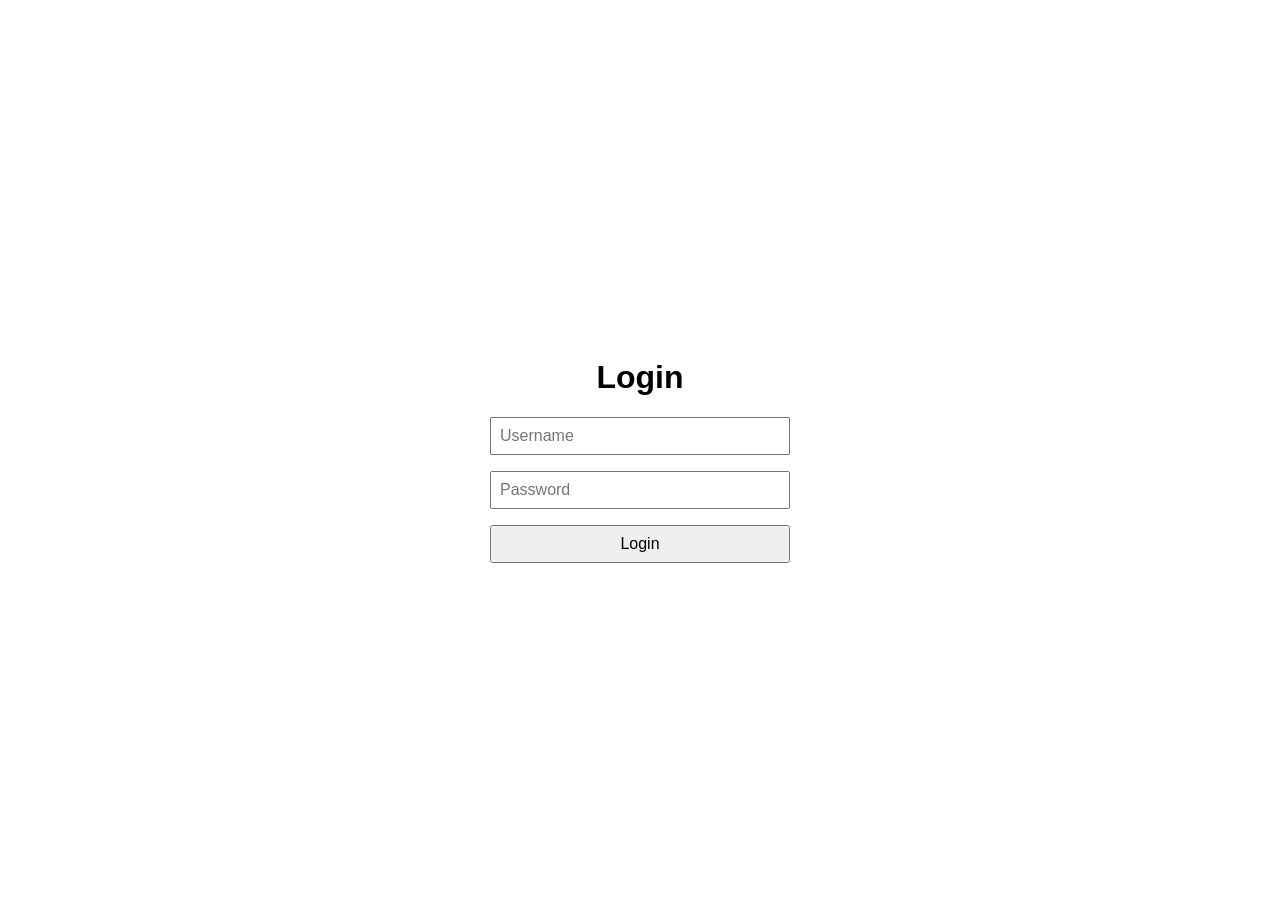
==== index.html @ 70cd1dec "first: version" ====
<!DOCTYPE html>
<html lang="ru">
<head>
    <meta charset="UTF-8">
    <title>Homepage</title>
    <link rel="stylesheet" href="style.css">
    <script>
        ;(function() {
          const role = localStorage.getItem('role')
          const page = window.location.pathname.split('/').pop()
          const allowedForStudent = ['index.html','profile.html','check.html','online_test.html']
          // If no one is logged in, go to login
          if (!role) {
            if (page !== 'login.html') location.href = 'login.html'
            return
          }
          // If you re a student and landed on a disallowed page, kick back to unauthorized.html
          if (role === 'student' && !allowedForStudent.includes(page)) {
            location.href = 'unauthorized.html'
          }
        })()
    </script>
        
</head>
<body>
    <header>
        <img src="media/logo.jpg" alt="Хогвартс" class="logo">
        <div id="auth-buttons">
            <!-- Login/Register or Logout buttons will go here -->
        </div>
    </header>
    <nav>
        <a href="#section">Главная</a>
        <a>Контакты</a>
        <a>О нас</a>
        <a href="check.html" id="check-link">Проверка</a>
        <a href="archive.html" id="archive-link">Архив</a>
        <a href="online_test.html" id="online-test-link">Онлайн тест</a>
        <a href="profile.html" id="profile-link">Профиль</a>
    </nav>
    <main>
        <section id="section">
            <h1>Добро пожаловать на сайт Хогвартс!</h1>
            <img src="media/banner.png" alt="Баннер">
        </section>
    </main>
    <footer>
        <img src="media/logo.jpg" alt="Хогвартс" class="logo">
        <p>Copyright 2024</p>
    </footer>

    <script>
        // Render Profile/Logout buttons
        (function() {
          const authDiv = document.getElementById('auth-buttons');
          const role = localStorage.getItem('role');
          if (role) {
            // Profile link
            const profileBtn = document.createElement('a');
            profileBtn.href = 'profile.html';
            profileBtn.textContent = 'Профиль';
            profileBtn.style.marginRight = '1rem';
            authDiv.appendChild(profileBtn);
            // Logout button
            const logoutBtn = document.createElement('button');
            logoutBtn.textContent = 'Выйти';
            logoutBtn.addEventListener('click', () => {
              localStorage.removeItem('role');
              window.location.href = 'login.html';
            });
            authDiv.appendChild(logoutBtn);
          }
        })();
      </script>

    <!-- <script type="module">
        // import { initializeAuth, getUserRole } from './auth.js';

        // async function restrictAccessBasedOnRole() {
        //     const archiveLink = document.getElementById('archive-link');
        //     const onlineTestLink = document.getElementById('online-test-link');
        //     const checkLink = document.getElementById('check-link');

        //     const role = await getUserRole();

        //     if (role === 'student') {
        //         // Students cannot access Archive
        //         archiveLink.style.display = 'none';
        //     } else if (!role) {
        //         // If no role is detected (unauthenticated), restrict access to all non-public links
        //         archiveLink.style.display = 'none';
        //         onlineTestLink.style.display = 'none';
        //         checkLink.style.display = 'none';
        //     }
        // }

        // // Initialize authentication and restrict access
        // initializeAuth();
        // restrictAccessBasedOnRole();
    </script> -->
</body>
</html>
---- style.css ----
.logo {
    width: 50px;
    height: auto;
}
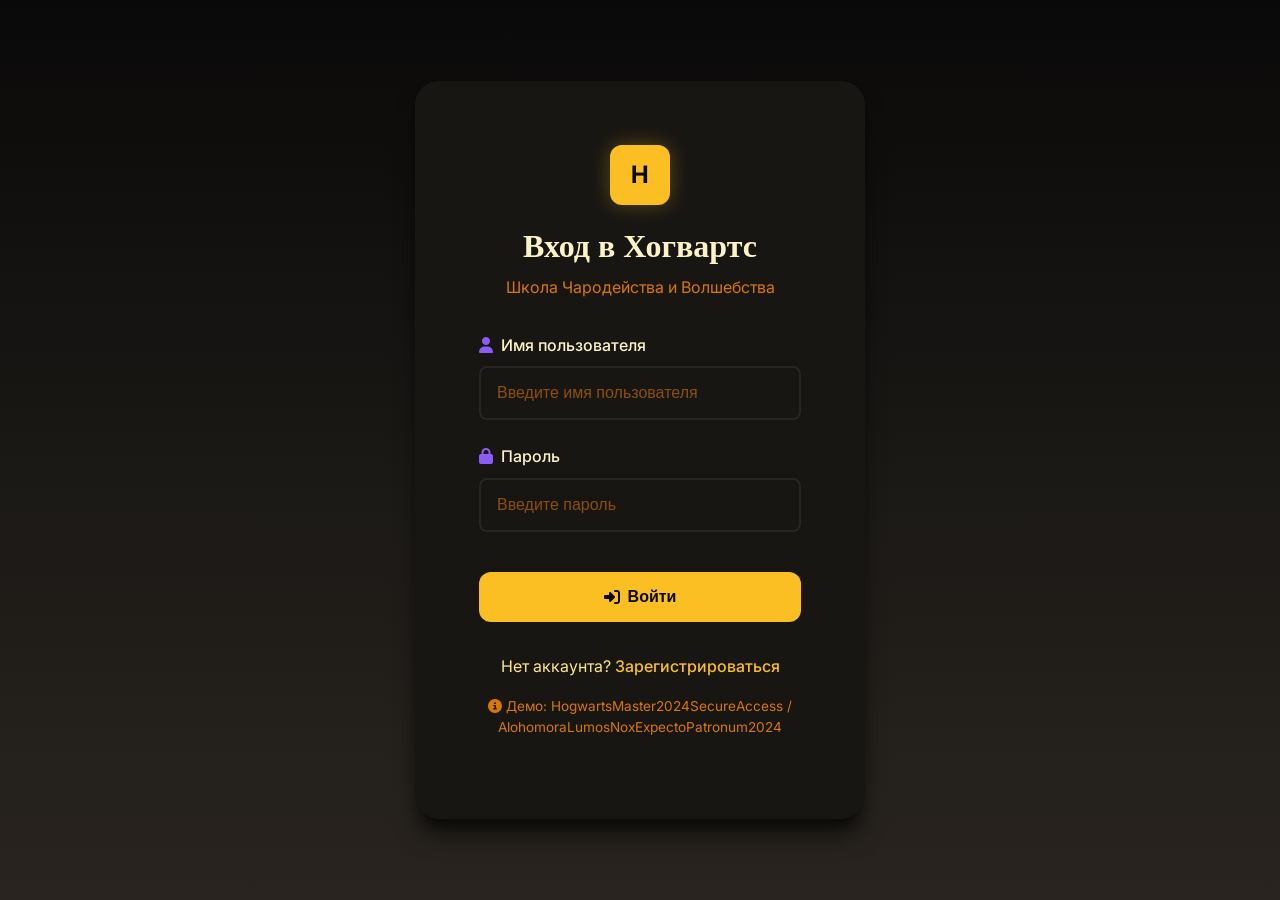
==== commit 51837da2: "feat: deploy first stable version" ====
--- a/index.html
+++ b/index.html
@@ -2,101 +2,199 @@
 <html lang="ru">
 <head>
     <meta charset="UTF-8">
-    <title>Homepage</title>
-    <link rel="stylesheet" href="style.css">
+    <meta name="viewport" content="width=device-width, initial-scale=1.0">
+    <title>Хогвартс - Школа Чародейства и Волшебства</title>
+    <link rel="icon" type="image/svg+xml" href="favicon.svg">
+    <link rel="stylesheet" href="styles/main.css">
+    <link rel="stylesheet" href="https://cdnjs.cloudflare.com/ajax/libs/font-awesome/6.4.0/css/all.min.css">
     <script>
-        ;(function() {
+        (function() {
           const role = localStorage.getItem('role')
           const page = window.location.pathname.split('/').pop()
           const allowedForStudent = ['index.html','profile.html','check.html','online_test.html']
-          // If no one is logged in, go to login
           if (!role) {
             if (page !== 'login.html') location.href = 'login.html'
             return
           }
-          // If you re a student and landed on a disallowed page, kick back to unauthorized.html
           if (role === 'student' && !allowedForStudent.includes(page)) {
             location.href = 'unauthorized.html'
           }
         })()
     </script>
-        
 </head>
 <body>
-    <header>
-        <img src="media/logo.jpg" alt="Хогвартс" class="logo">
-        <div id="auth-buttons">
-            <!-- Login/Register or Logout buttons will go here -->
-        </div>
-    </header>
-    <nav>
-        <a href="#section">Главная</a>
-        <a>Контакты</a>
-        <a>О нас</a>
-        <a href="check.html" id="check-link">Проверка</a>
-        <a href="archive.html" id="archive-link">Архив</a>
-        <a href="online_test.html" id="online-test-link">Онлайн тест</a>
-        <a href="profile.html" id="profile-link">Профиль</a>
+    <!-- Navigation -->
+    <nav class="navbar" id="navbar">
+        <div class="nav-container">
+            <a href="index.html" class="nav-logo">
+                <div class="logo-icon">H</div>
+                <span>Хогвартс</span>
+            </a>
+            
+            <div class="nav-menu" id="nav-menu">
+                <a href="index.html" class="nav-link active">Главная</a>
+                <a href="check.html" class="nav-link">Проверка</a>
+                <a href="archive.html" class="nav-link">Архив</a>
+                <a href="online_test.html" class="nav-link">Онлайн тест</a>
+                <a href="profile.html" class="nav-link">Профиль</a>
+            </div>
+
+            <div class="nav-controls">
+                <span id="user-name" style="color: var(--text-muted); margin-right: 1rem;"></span>
+                <button class="btn btn-primary" id="logout-btn" style="padding: 0.5rem 1rem; font-size: 0.9rem;">
+                    <i class="fas fa-sign-out-alt"></i> Выйти
+                </button>
+                <button class="mobile-menu-toggle" id="mobile-menu-toggle">
+                    <span></span>
+                    <span></span>
+                    <span></span>
+                </button>
+            </div>
+        </div>
     </nav>
-    <main>
-        <section id="section">
-            <h1>Добро пожаловать на сайт Хогвартс!</h1>
-            <img src="media/banner.png" alt="Баннер">
-        </section>
-    </main>
-    <footer>
-        <img src="media/logo.jpg" alt="Хогвартс" class="logo">
-        <p>Copyright 2024</p>
+
+    <!-- Hero Section -->
+    <section class="hero-section">
+        <div class="hero-content animate-fadeIn">
+            <h1 class="hero-title">Добро пожаловать в Хогвартс</h1>
+            <p class="hero-subtitle">Школа Чародейства и Волшебства. Откройте для себя мир магии, изучайте заклинания и становитесь частью волшебного сообщества.</p>
+            <div class="hero-buttons">
+                <a href="online_test.html" class="btn btn-primary">
+                    <i class="fas fa-hat-wizard"></i> Начать тест
+                </a>
+                <a href="check.html" class="btn btn-secondary">
+                    <i class="fas fa-check-circle"></i> Проверка
+                </a>
+            </div>
+        </div>
+    </section>
+
+    <!-- Features Section -->
+    <section class="section">
+        <div class="container">
+            <div class="section-header">
+                <h2 class="section-title text-gradient">Возможности платформы</h2>
+                <p class="section-subtitle">Используйте все инструменты для успешного обучения</p>
+            </div>
+            
+            <div class="grid grid-3">
+                <div class="card">
+                    <div class="card-header">
+                        <div style="width: 50px; height: 50px; background: var(--primary-gold); border-radius: var(--radius-lg); display: flex; align-items: center; justify-content: center; color: var(--bg-primary); font-size: 1.5rem; margin-bottom: 1rem; box-shadow: 0 0 15px rgba(251, 191, 36, 0.3);">
+                            <i class="fas fa-hat-wizard"></i>
+                        </div>
+                        <h3 class="card-title">Онлайн тесты</h3>
+                    </div>
+                    <div class="card-body">
+                        <p>Проходите волшебные тесты и проверяйте свои знания заклинаний, зельеварения и истории магии.</p>
+                        <a href="online_test.html" class="btn btn-secondary" style="margin-top: 1rem; width: 100%;">Перейти</a>
+                    </div>
+                </div>
+
+                <div class="card">
+                    <div class="card-header">
+                        <div style="width: 50px; height: 50px; background: var(--primary-gold); border-radius: var(--radius-lg); display: flex; align-items: center; justify-content: center; color: var(--bg-primary); font-size: 1.5rem; margin-bottom: 1rem; box-shadow: 0 0 15px rgba(251, 191, 36, 0.3);">
+                            <i class="fas fa-archive"></i>
+                        </div>
+                        <h3 class="card-title">Архив</h3>
+                    </div>
+                    <div class="card-body">
+                        <p>Доступ к архиву учебных материалов, прошлых тестов и волшебных библиотечных ресурсов.</p>
+                        <a href="archive.html" class="btn btn-secondary" style="margin-top: 1rem; width: 100%;">Открыть</a>
+                    </div>
+                </div>
+
+                <div class="card">
+                    <div class="card-header">
+                        <div style="width: 50px; height: 50px; background: var(--primary-gold); border-radius: var(--radius-lg); display: flex; align-items: center; justify-content: center; color: var(--bg-primary); font-size: 1.5rem; margin-bottom: 1rem; box-shadow: 0 0 15px rgba(251, 191, 36, 0.3);">
+                            <i class="fas fa-check-double"></i>
+                        </div>
+                        <h3 class="card-title">Проверка</h3>
+                    </div>
+                    <div class="card-body">
+                        <p>Проверяйте свои ответы и получайте мгновенную обратную связь от системы оценки.</p>
+                        <a href="check.html" class="btn btn-secondary" style="margin-top: 1rem; width: 100%;">Проверить</a>
+                    </div>
+                </div>
+            </div>
+        </div>
+    </section>
+
+    <!-- Stats Section -->
+    <section class="section" style="background: var(--bg-secondary);">
+        <div class="container">
+            <div class="grid grid-4" style="text-align: center;">
+                <div>
+                    <div style="font-size: 3rem; font-weight: 700; color: var(--primary-gold); text-shadow: 0 0 20px rgba(251, 191, 36, 0.3);">4</div>
+                    <div style="color: var(--text-muted);">Факультета</div>
+                </div>
+                <div>
+                    <div style="font-size: 3rem; font-weight: 700; color: var(--primary-gold); text-shadow: 0 0 20px rgba(251, 191, 36, 0.3);">1000+</div>
+                    <div style="color: var(--text-muted);">Учеников</div>
+                </div>
+                <div>
+                    <div style="font-size: 3rem; font-weight: 700; color: var(--primary-gold); text-shadow: 0 0 20px rgba(251, 191, 36, 0.3);">∞</div>
+                    <div style="color: var(--text-muted);">Заклинаний</div>
+                </div>
+                <div>
+                    <div style="font-size: 3rem; font-weight: 700; color: var(--primary-gold); text-shadow: 0 0 20px rgba(251, 191, 36, 0.3);">7</div>
+                    <div style="color: var(--text-muted);">Курсов обучения</div>
+                </div>
+            </div>
+        </div>
+    </section>
+
+    <!-- Footer -->
+    <footer class="footer">
+        <div class="footer-content">
+            <div class="footer-logo">
+                <i class="fas fa-hat-wizard"></i> Хогвартс
+            </div>
+            <div class="footer-copy">
+                © 2024 Школа Чародейства и Волшебства. Все права защищены.
+            </div>
+        </div>
     </footer>
 
     <script>
-        // Render Profile/Logout buttons
-        (function() {
-          const authDiv = document.getElementById('auth-buttons');
-          const role = localStorage.getItem('role');
-          if (role) {
-            // Profile link
-            const profileBtn = document.createElement('a');
-            profileBtn.href = 'profile.html';
-            profileBtn.textContent = 'Профиль';
-            profileBtn.style.marginRight = '1rem';
-            authDiv.appendChild(profileBtn);
-            // Logout button
-            const logoutBtn = document.createElement('button');
-            logoutBtn.textContent = 'Выйти';
-            logoutBtn.addEventListener('click', () => {
-              localStorage.removeItem('role');
-              window.location.href = 'login.html';
-            });
-            authDiv.appendChild(logoutBtn);
-          }
-        })();
-      </script>
-
-    <!-- <script type="module">
-        // import { initializeAuth, getUserRole } from './auth.js';
-
-        // async function restrictAccessBasedOnRole() {
-        //     const archiveLink = document.getElementById('archive-link');
-        //     const onlineTestLink = document.getElementById('online-test-link');
-        //     const checkLink = document.getElementById('check-link');
-
-        //     const role = await getUserRole();
-
-        //     if (role === 'student') {
-        //         // Students cannot access Archive
-        //         archiveLink.style.display = 'none';
-        //     } else if (!role) {
-        //         // If no role is detected (unauthenticated), restrict access to all non-public links
-        //         archiveLink.style.display = 'none';
-        //         onlineTestLink.style.display = 'none';
-        //         checkLink.style.display = 'none';
-        //     }
-        // }
-
-        // // Initialize authentication and restrict access
-        // initializeAuth();
-        // restrictAccessBasedOnRole();
-    </script> -->
+        // Navbar scroll effect
+        window.addEventListener('scroll', function() {
+            const navbar = document.getElementById('navbar');
+            if (window.scrollY > 50) {
+                navbar.classList.add('scrolled');
+            } else {
+                navbar.classList.remove('scrolled');
+            }
+        });
+
+        // Mobile menu toggle
+        const mobileMenuToggle = document.getElementById('mobile-menu-toggle');
+        const navMenu = document.getElementById('nav-menu');
+        
+        mobileMenuToggle.addEventListener('click', function() {
+            navMenu.classList.toggle('active');
+            this.classList.toggle('active');
+        });
+
+        // Logout functionality
+        document.getElementById('logout-btn').addEventListener('click', function() {
+            localStorage.removeItem('role');
+            localStorage.removeItem('username');
+            window.location.href = 'login.html';
+        });
+
+        // Display username if available
+        const username = localStorage.getItem('username');
+        if (username) {
+            document.getElementById('user-name').textContent = username;
+        }
+
+        // Hide archive link for students
+        const role = localStorage.getItem('role');
+        if (role === 'student') {
+            const archiveLink = document.querySelector('a[href="archive.html"]');
+            if (archiveLink) archiveLink.style.display = 'none';
+        }
+    </script>
 </body>
 </html>
--- a/styles/main.css
+++ b/styles/main.css
@@ -0,0 +1,626 @@
+/* Hogwarts School - Main Styles */
+@import url('core.css');
+
+/* Google Fonts */
+@import url('https://fonts.googleapis.com/css2?family=Cinzel:wght@400;500;600;700&family=Inter:wght@300;400;500;600;700&display=swap');
+
+/* Reset and Base Styles */
+* {
+  margin: 0;
+  padding: 0;
+  box-sizing: border-box;
+}
+
+html {
+  scroll-behavior: smooth;
+  font-size: 16px;
+}
+
+body {
+  font-family: var(--font-family-primary);
+  background-color: var(--bg-primary);
+  color: var(--text-primary);
+  line-height: 1.6;
+  overflow-x: hidden;
+  transition: background-color var(--transition-normal), color var(--transition-normal);
+}
+
+/* Typography */
+h1, h2, h3, h4, h5, h6 {
+  font-family: var(--font-family-heading);
+  font-weight: 600;
+  line-height: 1.2;
+  margin-bottom: var(--spacing-md);
+}
+
+h1 { font-size: 3rem; }
+h2 { font-size: 2.25rem; }
+h3 { font-size: 1.75rem; }
+h4 { font-size: 1.5rem; }
+h5 { font-size: 1.25rem; }
+h6 { font-size: 1.125rem; }
+
+p {
+  margin-bottom: var(--spacing-md);
+  color: var(--text-secondary);
+}
+
+a {
+  color: var(--text-secondary);
+  text-decoration: none;
+  transition: color var(--transition-fast);
+  font-weight: 500;
+}
+
+a:hover {
+  color: var(--primary-gold);
+  text-shadow: 0 0 10px rgba(251, 191, 36, 0.3);
+}
+
+/* ===== NAVIGATION ===== */
+.navbar {
+  position: fixed;
+  top: 0;
+  left: 0;
+  width: 100%;
+  background: var(--bg-overlay);
+  backdrop-filter: blur(10px);
+  -webkit-backdrop-filter: blur(10px);
+  border-bottom: 1px solid var(--border-primary);
+  z-index: 9999;
+  transition: all var(--transition-normal);
+}
+
+.navbar.scrolled {
+  box-shadow: var(--shadow-md);
+}
+
+.nav-container {
+  display: flex;
+  align-items: center;
+  justify-content: space-between;
+  padding: var(--spacing-md) var(--spacing-xl);
+  max-width: 1400px;
+  margin: 0 auto;
+}
+
+.nav-logo {
+  display: flex;
+  align-items: center;
+  gap: var(--spacing-sm);
+  font-family: var(--font-family-heading);
+  font-weight: 700;
+  font-size: 1.25rem;
+  color: var(--text-primary);
+  text-decoration: none;
+  transition: all var(--transition-fast);
+}
+
+.nav-logo:hover {
+  color: var(--primary-gold);
+  transform: scale(1.02);
+}
+
+.logo-icon {
+  width: 40px;
+  height: 40px;
+  display: flex;
+  align-items: center;
+  justify-content: center;
+  background: var(--primary-gold);
+  border-radius: var(--radius-lg);
+  color: var(--bg-primary);
+  font-weight: bold;
+  box-shadow: 0 0 10px rgba(251, 191, 36, 0.3);
+}
+
+.nav-menu {
+  display: flex;
+  align-items: center;
+  gap: var(--spacing-lg);
+}
+
+.nav-link {
+  color: var(--text-secondary);
+  font-weight: 500;
+  padding: var(--spacing-sm) var(--spacing-md);
+  border-radius: var(--radius-md);
+  transition: all var(--transition-fast);
+  position: relative;
+  font-size: 0.95rem;
+}
+
+.nav-link:hover,
+.nav-link.active {
+  color: var(--primary-gold);
+  background: rgba(251, 191, 36, 0.1);
+}
+
+.nav-controls {
+  display: flex;
+  align-items: center;
+  gap: var(--spacing-md);
+}
+
+/* Mobile Menu Toggle */
+.mobile-menu-toggle {
+  display: none;
+  flex-direction: column;
+  gap: 4px;
+  background: none;
+  border: none;
+  cursor: pointer;
+  padding: var(--spacing-sm);
+}
+
+.mobile-menu-toggle span {
+  width: 25px;
+  height: 3px;
+  background: var(--text-primary);
+  border-radius: 2px;
+  transition: all var(--transition-fast);
+}
+
+/* ===== BUTTONS ===== */
+.btn {
+  padding: var(--spacing-md) var(--spacing-xl);
+  border-radius: var(--radius-lg);
+  font-weight: 600;
+  font-size: 1rem;
+  cursor: pointer;
+  transition: all var(--transition-fast);
+  border: none;
+  display: inline-flex;
+  align-items: center;
+  justify-content: center;
+  gap: var(--spacing-sm);
+  text-decoration: none;
+  position: relative;
+  overflow: hidden;
+}
+
+.btn::before {
+  content: '';
+  position: absolute;
+  top: 0;
+  left: -100%;
+  width: 100%;
+  height: 100%;
+  background: linear-gradient(90deg, transparent, rgba(255, 255, 255, 0.2), transparent);
+  transition: left var(--transition-normal);
+}
+
+.btn:hover::before {
+  left: 100%;
+}
+
+.btn:hover {
+  transform: translateY(-2px);
+  box-shadow: var(--shadow-lg);
+}
+
+.btn-primary {
+  background: var(--primary-gold);
+  border: none;
+  color: var(--bg-primary);
+  font-weight: 600;
+}
+
+.btn-primary:hover {
+  background: var(--secondary-gold);
+  color: var(--bg-primary);
+  box-shadow: 0 0 20px rgba(251, 191, 36, 0.4);
+}
+
+.btn-secondary {
+  background: transparent;
+  color: var(--text-secondary);
+  border: 2px solid var(--border-secondary);
+}
+
+.btn-secondary:hover {
+  background: rgba(251, 191, 36, 0.1);
+  border-color: var(--primary-gold);
+  color: var(--primary-gold);
+}
+
+.btn-gold {
+  background: var(--primary-gold);
+  color: #1c1917;
+}
+
+.btn-gold:hover {
+  background: var(--secondary-gold);
+  color: #1c1917;
+}
+
+/* ===== HERO SECTION ===== */
+.hero-section {
+  min-height: 100vh;
+  background: var(--gradient-hero);
+  display: flex;
+  align-items: center;
+  justify-content: center;
+  position: relative;
+  padding-top: 80px;
+  overflow: hidden;
+}
+
+.hero-section::before {
+  content: '';
+  position: absolute;
+  top: 0;
+  left: 0;
+  width: 100%;
+  height: 100%;
+  background: url('data:image/svg+xml,<svg xmlns="http://www.w3.org/2000/svg" viewBox="0 0 100 100"><circle cx="50" cy="50" r="1" fill="rgba(255,255,255,0.1)"/></svg>');
+  background-size: 50px 50px;
+  opacity: 0.5;
+}
+
+.hero-content {
+  text-align: center;
+  max-width: 800px;
+  padding: var(--spacing-2xl);
+  position: relative;
+  z-index: 1;
+}
+
+.hero-title {
+  font-size: 4rem;
+  font-weight: 700;
+  color: white;
+  margin-bottom: var(--spacing-lg);
+  text-shadow: 2px 2px 4px rgba(0, 0, 0, 0.3);
+}
+
+.hero-subtitle {
+  font-size: 1.5rem;
+  color: rgba(255, 255, 255, 0.9);
+  margin-bottom: var(--spacing-xl);
+}
+
+.hero-buttons {
+  display: flex;
+  gap: var(--spacing-md);
+  justify-content: center;
+  flex-wrap: wrap;
+}
+
+/* ===== CARDS ===== */
+.card {
+  background: var(--bg-card);
+  border: 1px solid var(--border-primary);
+  border-radius: var(--radius-xl);
+  padding: var(--spacing-xl);
+  transition: all var(--transition-fast);
+  box-shadow: var(--shadow-sm);
+}
+
+.card:hover {
+  transform: translateY(-5px);
+  box-shadow: var(--shadow-lg);
+  border-color: var(--primary-gold);
+}
+
+.card-header {
+  margin-bottom: var(--spacing-lg);
+}
+
+.card-title {
+  font-family: var(--font-family-heading);
+  font-size: 1.5rem;
+  margin-bottom: var(--spacing-sm);
+}
+
+.card-body {
+  color: var(--text-secondary);
+}
+
+/* ===== FORMS ===== */
+.form-group {
+  margin-bottom: var(--spacing-lg);
+}
+
+.form-label {
+  display: block;
+  margin-bottom: var(--spacing-sm);
+  font-weight: 500;
+  color: var(--text-primary);
+}
+
+.form-input,
+.form-select,
+.form-textarea {
+  width: 100%;
+  padding: var(--spacing-md);
+  border: 2px solid var(--border-primary);
+  border-radius: var(--radius-md);
+  font-size: 1rem;
+  background: var(--bg-card);
+  color: var(--text-primary);
+  transition: all var(--transition-fast);
+}
+
+.form-input:focus,
+.form-select:focus,
+.form-textarea:focus {
+  outline: none;
+  border-color: var(--primary-gold);
+  box-shadow: 0 0 0 3px rgba(251, 191, 36, 0.15);
+}
+
+.form-input::placeholder {
+  color: var(--text-muted);
+}
+
+/* ===== ALERTS ===== */
+.alert {
+  padding: var(--spacing-md) var(--spacing-lg);
+  border-radius: var(--radius-md);
+  margin-bottom: var(--spacing-lg);
+}
+
+.alert-error {
+  background: rgba(239, 68, 68, 0.1);
+  border: 1px solid rgba(239, 68, 68, 0.2);
+  color: #dc2626;
+}
+
+.alert-success {
+  background: rgba(34, 197, 94, 0.1);
+  border: 1px solid rgba(34, 197, 94, 0.2);
+  color: #16a34a;
+}
+
+/* ===== AUTH PAGES ===== */
+.auth-container {
+  min-height: 100vh;
+  display: flex;
+  align-items: center;
+  justify-content: center;
+  background: var(--gradient-hero);
+  padding: var(--spacing-xl);
+}
+
+.auth-card {
+  background: var(--bg-card);
+  border-radius: var(--radius-2xl);
+  padding: var(--spacing-3xl);
+  width: 100%;
+  max-width: 450px;
+  box-shadow: var(--shadow-xl);
+}
+
+.auth-header {
+  text-align: center;
+  margin-bottom: var(--spacing-xl);
+}
+
+.auth-logo {
+  width: 60px;
+  height: 60px;
+  background: var(--primary-gold);
+  border-radius: var(--radius-lg);
+  display: flex;
+  align-items: center;
+  justify-content: center;
+  margin: 0 auto var(--spacing-lg);
+  color: var(--bg-primary);
+  font-size: 1.5rem;
+  font-weight: bold;
+  box-shadow: 0 0 20px rgba(251, 191, 36, 0.3);
+}
+
+.auth-title {
+  font-family: var(--font-family-heading);
+  font-size: 2rem;
+  margin-bottom: var(--spacing-sm);
+}
+
+.auth-subtitle {
+  color: var(--text-muted);
+}
+
+.auth-footer {
+  text-align: center;
+  margin-top: var(--spacing-xl);
+  color: var(--text-muted);
+}
+
+.auth-footer a {
+  color: var(--primary-gold);
+  font-weight: 500;
+}
+
+.auth-footer a:hover {
+  color: var(--secondary-gold);
+  text-shadow: 0 0 10px rgba(251, 191, 36, 0.3);
+}
+
+/* ===== FOOTER ===== */
+.footer {
+  background: var(--bg-secondary);
+  border-top: 1px solid var(--border-primary);
+  padding: var(--spacing-xl) 0;
+  margin-top: auto;
+}
+
+.footer-content {
+  max-width: 1200px;
+  margin: 0 auto;
+  padding: 0 var(--spacing-lg);
+  display: flex;
+  justify-content: space-between;
+  align-items: center;
+  flex-wrap: wrap;
+  gap: var(--spacing-md);
+}
+
+.footer-logo {
+  font-family: var(--font-family-heading);
+  font-weight: 700;
+  color: var(--text-primary);
+}
+
+.footer-copy {
+  color: var(--text-muted);
+  font-size: 0.875rem;
+}
+
+/* ===== SECTIONS ===== */
+.section {
+  padding: var(--spacing-4xl) 0;
+}
+
+.section-header {
+  text-align: center;
+  margin-bottom: var(--spacing-3xl);
+}
+
+.section-title {
+  font-family: var(--font-family-heading);
+  font-size: 2.5rem;
+  margin-bottom: var(--spacing-md);
+}
+
+.section-subtitle {
+  font-size: 1.125rem;
+  color: var(--text-muted);
+  max-width: 600px;
+  margin: 0 auto;
+}
+
+/* ===== GRID ===== */
+.grid {
+  display: grid;
+  gap: var(--spacing-xl);
+}
+
+.grid-2 {
+  grid-template-columns: repeat(2, 1fr);
+}
+
+.grid-3 {
+  grid-template-columns: repeat(3, 1fr);
+}
+
+.grid-4 {
+  grid-template-columns: repeat(4, 1fr);
+}
+
+/* ===== ANIMATIONS ===== */
+@keyframes fadeIn {
+  from {
+    opacity: 0;
+    transform: translateY(20px);
+  }
+  to {
+    opacity: 1;
+    transform: translateY(0);
+  }
+}
+
+@keyframes pulse-glow {
+  0%, 100% {
+    box-shadow: 0 0 20px rgba(124, 58, 237, 0.3);
+  }
+  50% {
+    box-shadow: 0 0 30px rgba(124, 58, 237, 0.5);
+  }
+}
+
+@keyframes float {
+  0%, 100% {
+    transform: translateY(0);
+  }
+  50% {
+    transform: translateY(-10px);
+  }
+}
+
+.animate-fadeIn {
+  animation: fadeIn 0.6s ease-out forwards;
+}
+
+.animate-pulse-glow {
+  animation: pulse-glow 2s ease-in-out infinite;
+}
+
+.animate-float {
+  animation: float 3s ease-in-out infinite;
+}
+
+/* ===== RESPONSIVE ===== */
+@media (max-width: 1024px) {
+  .grid-4 {
+    grid-template-columns: repeat(2, 1fr);
+  }
+  
+  .hero-title {
+    font-size: 3rem;
+  }
+}
+
+@media (max-width: 768px) {
+  .nav-menu {
+    position: fixed;
+    top: 0;
+    right: -100%;
+    width: min(85vw, 300px);
+    height: 100vh;
+    padding: 6rem var(--spacing-xl) var(--spacing-xl);
+    background: var(--bg-primary);
+    border-left: 1px solid var(--border-primary);
+    box-shadow: var(--shadow-xl);
+    flex-direction: column;
+    align-items: flex-start;
+    transition: right 0.3s ease;
+    z-index: 10000;
+  }
+  
+  .nav-menu.active {
+    right: 0;
+  }
+  
+  .nav-menu .nav-link {
+    width: 100%;
+  }
+  
+  .mobile-menu-toggle {
+    display: flex;
+    z-index: 10001;
+  }
+  
+  .grid-2,
+  .grid-3 {
+    grid-template-columns: 1fr;
+  }
+  
+  .hero-title {
+    font-size: 2.5rem;
+  }
+  
+  .hero-subtitle {
+    font-size: 1.25rem;
+  }
+  
+  .auth-card {
+    padding: var(--spacing-xl);
+  }
+}
+
+@media (max-width: 480px) {
+  .hero-title {
+    font-size: 2rem;
+  }
+  
+  .section-title {
+    font-size: 1.75rem;
+  }
+  
+  .btn {
+    padding: var(--spacing-sm) var(--spacing-lg);
+    font-size: 0.9rem;
+  }
+}
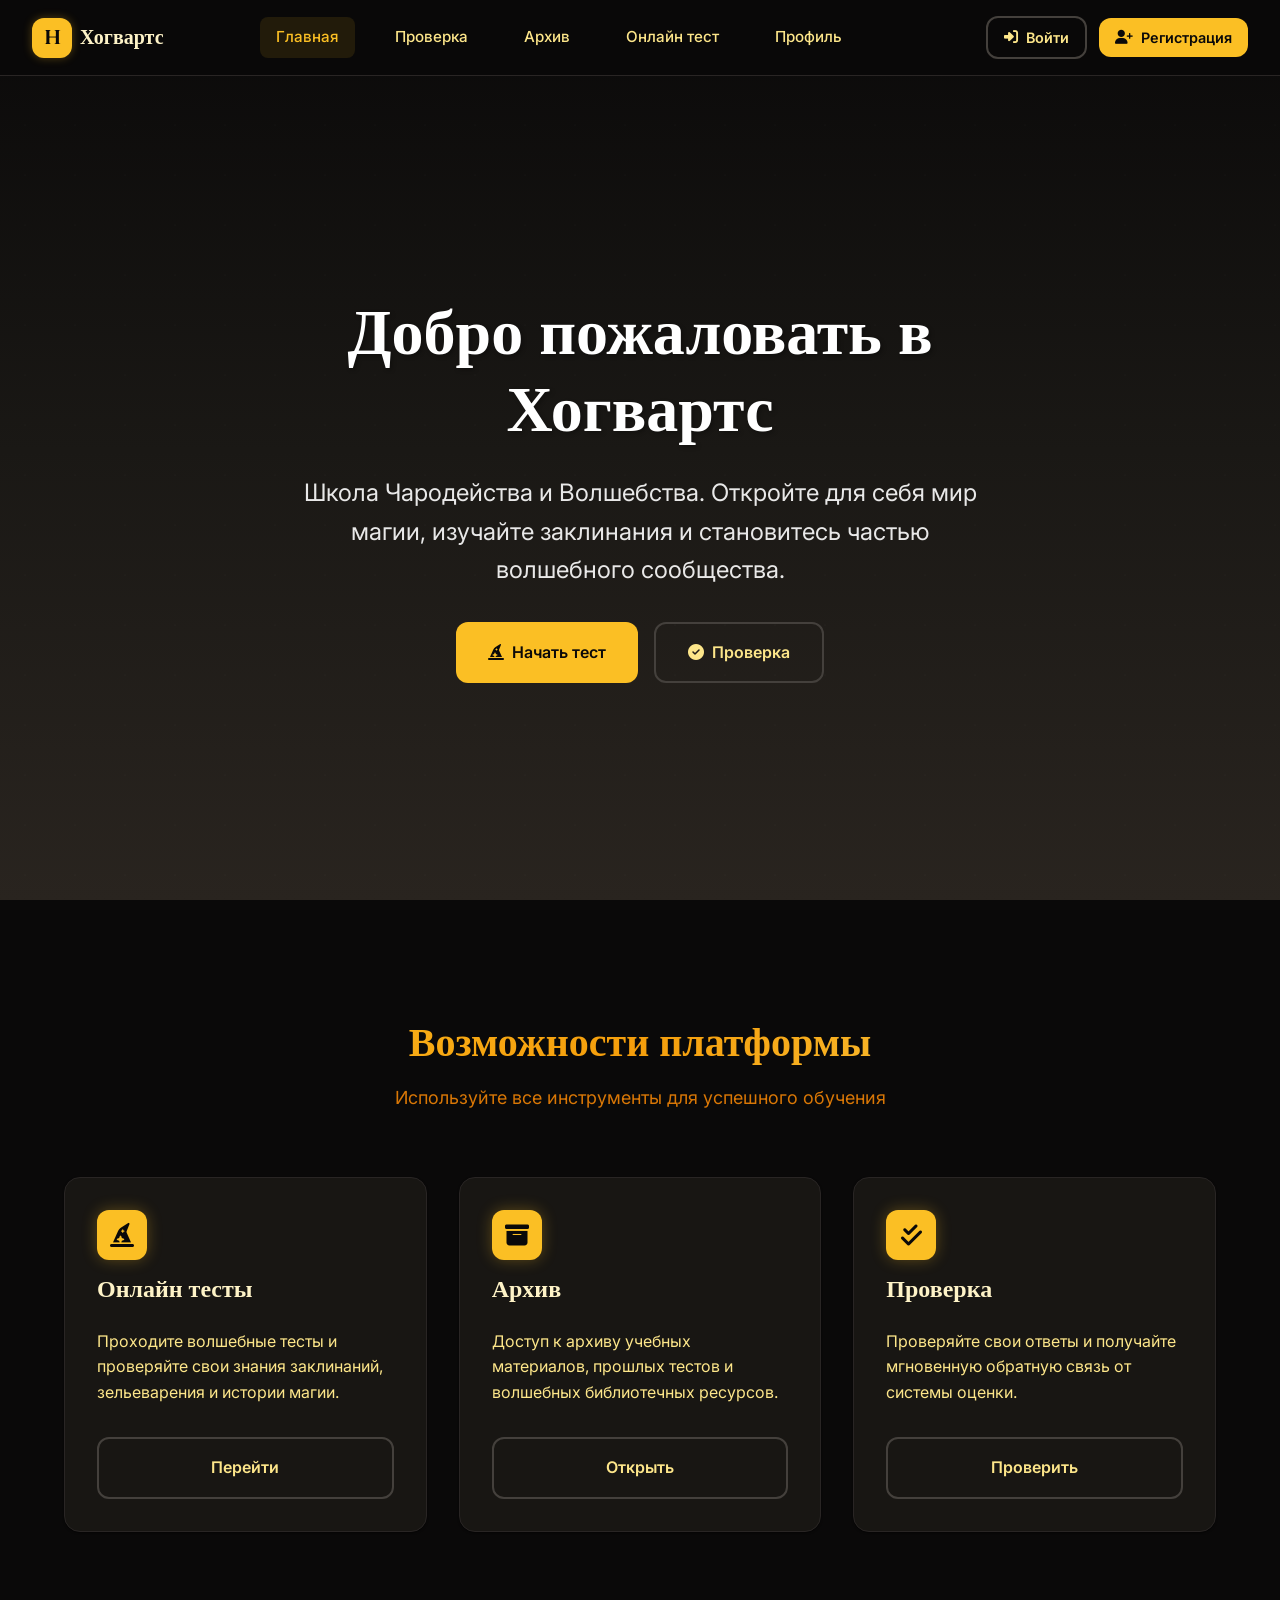
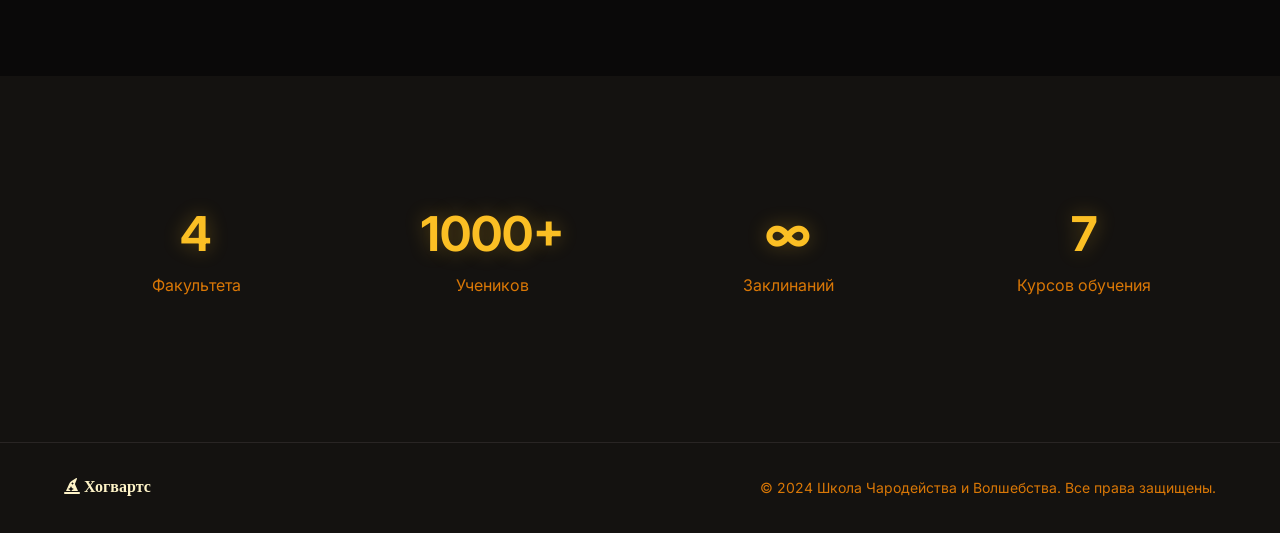
==== commit 51155000: "test" ====
--- a/index.html
+++ b/index.html
@@ -7,20 +7,6 @@
     <link rel="icon" type="image/svg+xml" href="favicon.svg">
     <link rel="stylesheet" href="styles/main.css">
     <link rel="stylesheet" href="https://cdnjs.cloudflare.com/ajax/libs/font-awesome/6.4.0/css/all.min.css">
-    <script>
-        (function() {
-          const role = localStorage.getItem('role')
-          const page = window.location.pathname.split('/').pop()
-          const allowedForStudent = ['index.html','profile.html','check.html','online_test.html']
-          if (!role) {
-            if (page !== 'login.html') location.href = 'login.html'
-            return
-          }
-          if (role === 'student' && !allowedForStudent.includes(page)) {
-            location.href = 'unauthorized.html'
-          }
-        })()
-    </script>
 </head>
 <body>
     <!-- Navigation -->
@@ -41,9 +27,14 @@
 
             <div class="nav-controls">
                 <span id="user-name" style="color: var(--text-muted); margin-right: 1rem;"></span>
-                <button class="btn btn-primary" id="logout-btn" style="padding: 0.5rem 1rem; font-size: 0.9rem;">
-                    <i class="fas fa-sign-out-alt"></i> Выйти
-                </button>
+                <div id="auth-buttons">
+                    <a href="login.html" class="btn btn-secondary" style="padding: 0.5rem 1rem; font-size: 0.9rem; margin-right: 0.5rem;">
+                        <i class="fas fa-sign-in-alt"></i> Войти
+                    </a>
+                    <a href="register.html" class="btn btn-primary" style="padding: 0.5rem 1rem; font-size: 0.9rem;">
+                        <i class="fas fa-user-plus"></i> Регистрация
+                    </a>
+                </div>
                 <button class="mobile-menu-toggle" id="mobile-menu-toggle">
                     <span></span>
                     <span></span>
@@ -176,25 +167,26 @@
             this.classList.toggle('active');
         });
 
-        // Logout functionality
-        document.getElementById('logout-btn').addEventListener('click', function() {
-            localStorage.removeItem('role');
-            localStorage.removeItem('username');
-            window.location.href = 'login.html';
-        });
-
-        // Display username if available
+        // Handle auth state
+        const authButtons = document.getElementById('auth-buttons');
         const username = localStorage.getItem('username');
-        if (username) {
+        const role = localStorage.getItem('role');
+        
+        if (username && role) {
+            // User is logged in - show logout button
             document.getElementById('user-name').textContent = username;
+            authButtons.innerHTML = `
+                <button class="btn btn-primary" id="logout-btn" style="padding: 0.5rem 1rem; font-size: 0.9rem;">
+                    <i class="fas fa-sign-out-alt"></i> Выйти
+                </button>
+            `;
+            document.getElementById('logout-btn').addEventListener('click', function() {
+                localStorage.removeItem('role');
+                localStorage.removeItem('username');
+                window.location.reload();
+            });
         }
-
-        // Hide archive link for students
-        const role = localStorage.getItem('role');
-        if (role === 'student') {
-            const archiveLink = document.querySelector('a[href="archive.html"]');
-            if (archiveLink) archiveLink.style.display = 'none';
-        }
+        // If not logged in, default login/register buttons are shown
     </script>
 </body>
 </html>
